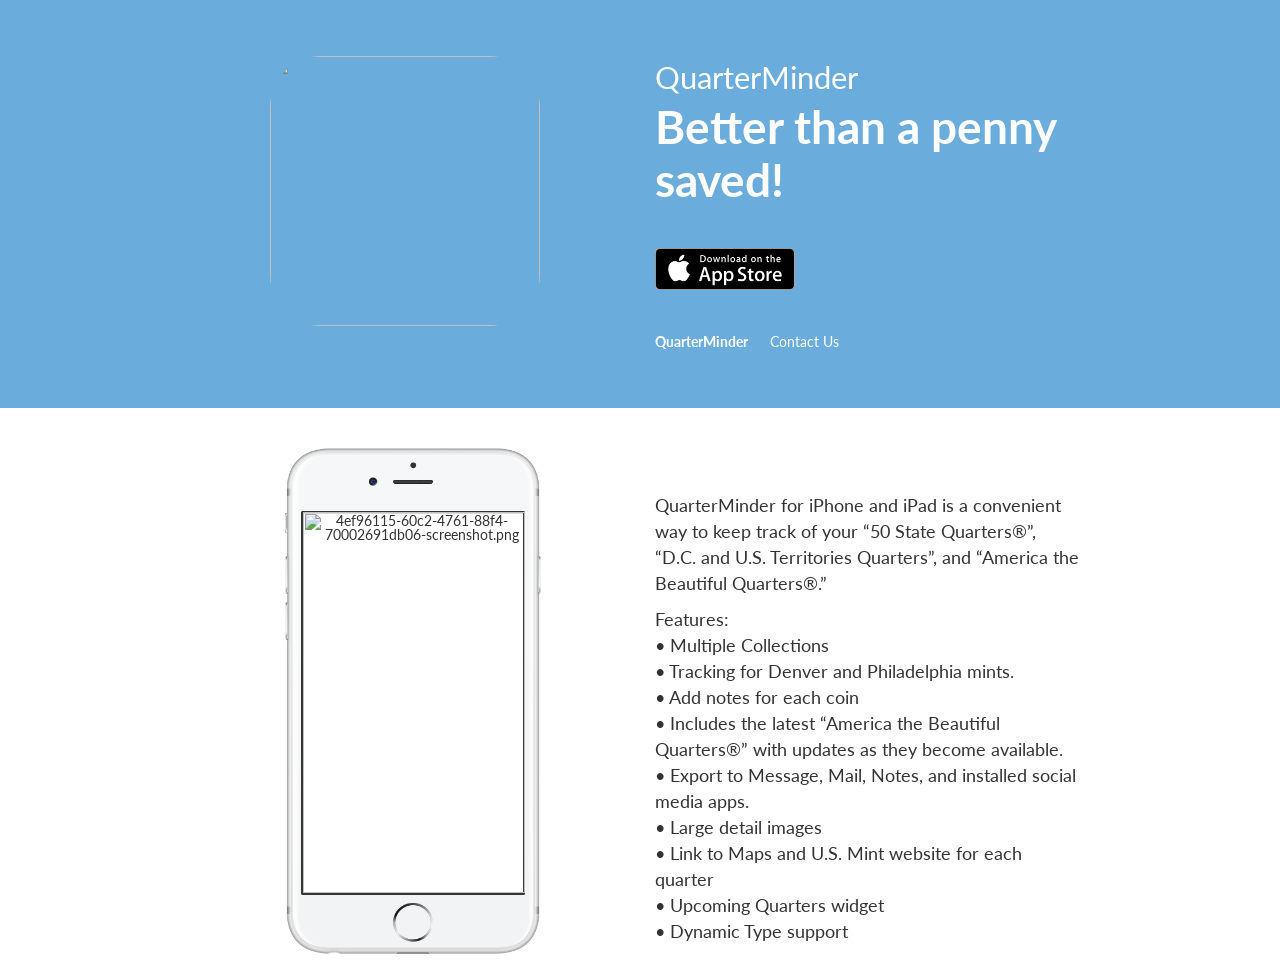
==== index.html @ 3b2a615d "Initial commit" ====
<html><head><meta charset="utf-8"/><link rel="icon" type="image/x-icon" href="./favicon.ico"/><meta http-equiv="X-UA-Compatible" content="IE=edge,chrome=1"/><title>QuarterMinder</title><meta name="viewport" content="width=device-width, initial-scale=1"/><link href="http://fonts.googleapis.com/css?family=Lato:100,100i,300,300i,400,400i,700,700i,900,900i" rel="stylesheet" type="text/css"/><meta name="description" content="QuarterMinder for iPhone and iPad is a convenient way to keep track of your “50 State Quarters®”, “D.C. and U.S. Territories Quarters”, and “America t"/><meta name="keywords" content="QuarterMinder,Better,than,a,penny,saved!"/><meta name="og:locale" property="og:locale" content="en_US"/><meta name="og:type" property="og:type" content="website"/><meta name="og:site_name" property="og:site_name" content="QuarterMinder"/><meta name="og:title" property="og:title" content="QuarterMinder"/><meta name="og:description" property="og:description" content="Better than a penny saved!"/><meta name="og:image" property="og:image" content="https://s3-us-west-2.amazonaws.com/skygear-cloud-asset/appsite/ca369dad-31c7-48b4-bc95-c4548b3b0ecc-1.png"/><meta name="og:image:type" property="og:image:type" content="image/png"/><meta name="og:image:width" property="og:image:width" content="1024"/><meta name="og:image:height" property="og:image:height" content="1024"/><link rel="stylesheet" href="static/templates/template4/css/main.min.css"/></head><body><div><div class="dark"><div class="blurred-cover" style="background-color:rgb(106,173,220);background-image:none;filter:none;-webkit-filter:none;"></div></div><main id="main"><section id="hero"><div class="hero-container"><div class="row"><div class="col-sm-6 col-xs-12 text-center"><img class="appsite-icon" src="https://s3-us-west-2.amazonaws.com/skygear-cloud-asset/appsite/ca369dad-31c7-48b4-bc95-c4548b3b0ecc-1.png"/></div><div class="col-sm-6 col-xs-12"><div class="app-content"><div><div class="app-name">QuarterMinder</div><div class="app-tagline">Better than a penny saved!</div><div class="app-links"><a class="app-link" id="appleLink" href="https://itunes.apple.com/us/app/quarterminder/id1214524075?ls=1&amp;mt=8"><img class="app-icon" src="static/templates/template4/images/badgeappstore.png"/></a></div></div></div><footer class="footer"><div class="container"><div class="row"><strong style="color:white;padding-right:22px;">QuarterMinder</strong><a class="footer-link" style="color:white;" href="mailto:support@quarterminder.com">Contact Us</a></div></div></footer></div></div></div></section><section id="content"><div class="container-fluid app-container"><div class="row fill"><div class="col-sm-6 col-xs-12"><div class="phone-container"><div class="phone-wrapper"><img src="static/templates/template4/images/phoneframe.png" class="phone-frame"/><div id="carousel" class="carousel fade" data-ride="carousel"><div class="carousel-inner"><div class="item active"><img src="https://s3-us-west-2.amazonaws.com/skygear-cloud-asset/appsite/4ef96115-60c2-4761-88f4-70002691db06-screenshot.png" alt="4ef96115-60c2-4761-88f4-70002691db06-screenshot.png"/></div><div class="item "><img src="https://s3-us-west-2.amazonaws.com/skygear-cloud-asset/appsite/940dc81a-dc1f-4773-b521-04141be46b72-screenshot.png" alt="940dc81a-dc1f-4773-b521-04141be46b72-screenshot.png"/></div><div class="item "><img src="https://s3-us-west-2.amazonaws.com/skygear-cloud-asset/appsite/31084550-6596-4380-bb47-87c18380a331-screenshot.png" alt="31084550-6596-4380-bb47-87c18380a331-screenshot.png"/></div><div class="item "><img src="https://s3-us-west-2.amazonaws.com/skygear-cloud-asset/appsite/9d545e8a-92ae-4b41-9440-c82c63ff14dc-screenshot.png" alt="9d545e8a-92ae-4b41-9440-c82c63ff14dc-screenshot.png"/></div></div></div></div></div></div><div class="col-sm-6 col-xs-12"><div class="content-container"><div class="content-container-wrapper"><div class="app-description"><p>QuarterMinder for iPhone and iPad is a convenient way to keep track of your “50 State Quarters®”, “D.C. and U.S. Territories Quarters”, and “America the Beautiful Quarters®.”</p><p>Features:<br />• Multiple Collections<br />• Tracking for Denver and Philadelphia mints.<br />• Add notes for each coin<br />• Includes the latest “America the Beautiful Quarters®” with updates as they become available.<br />• Export to Message, Mail, Notes, and installed social media apps.<br />• Large detail images<br />• Link to Maps and U.S. Mint website for each quarter<br />• Upcoming Quarters widget<br />• Dynamic Type support</p></div></div></div></div></div></div></section></main></div><div><script src="static/templates/template4/js/main.min.js"></script></div><script src="static/templates/analytics/analytics.js"></script></body></html>
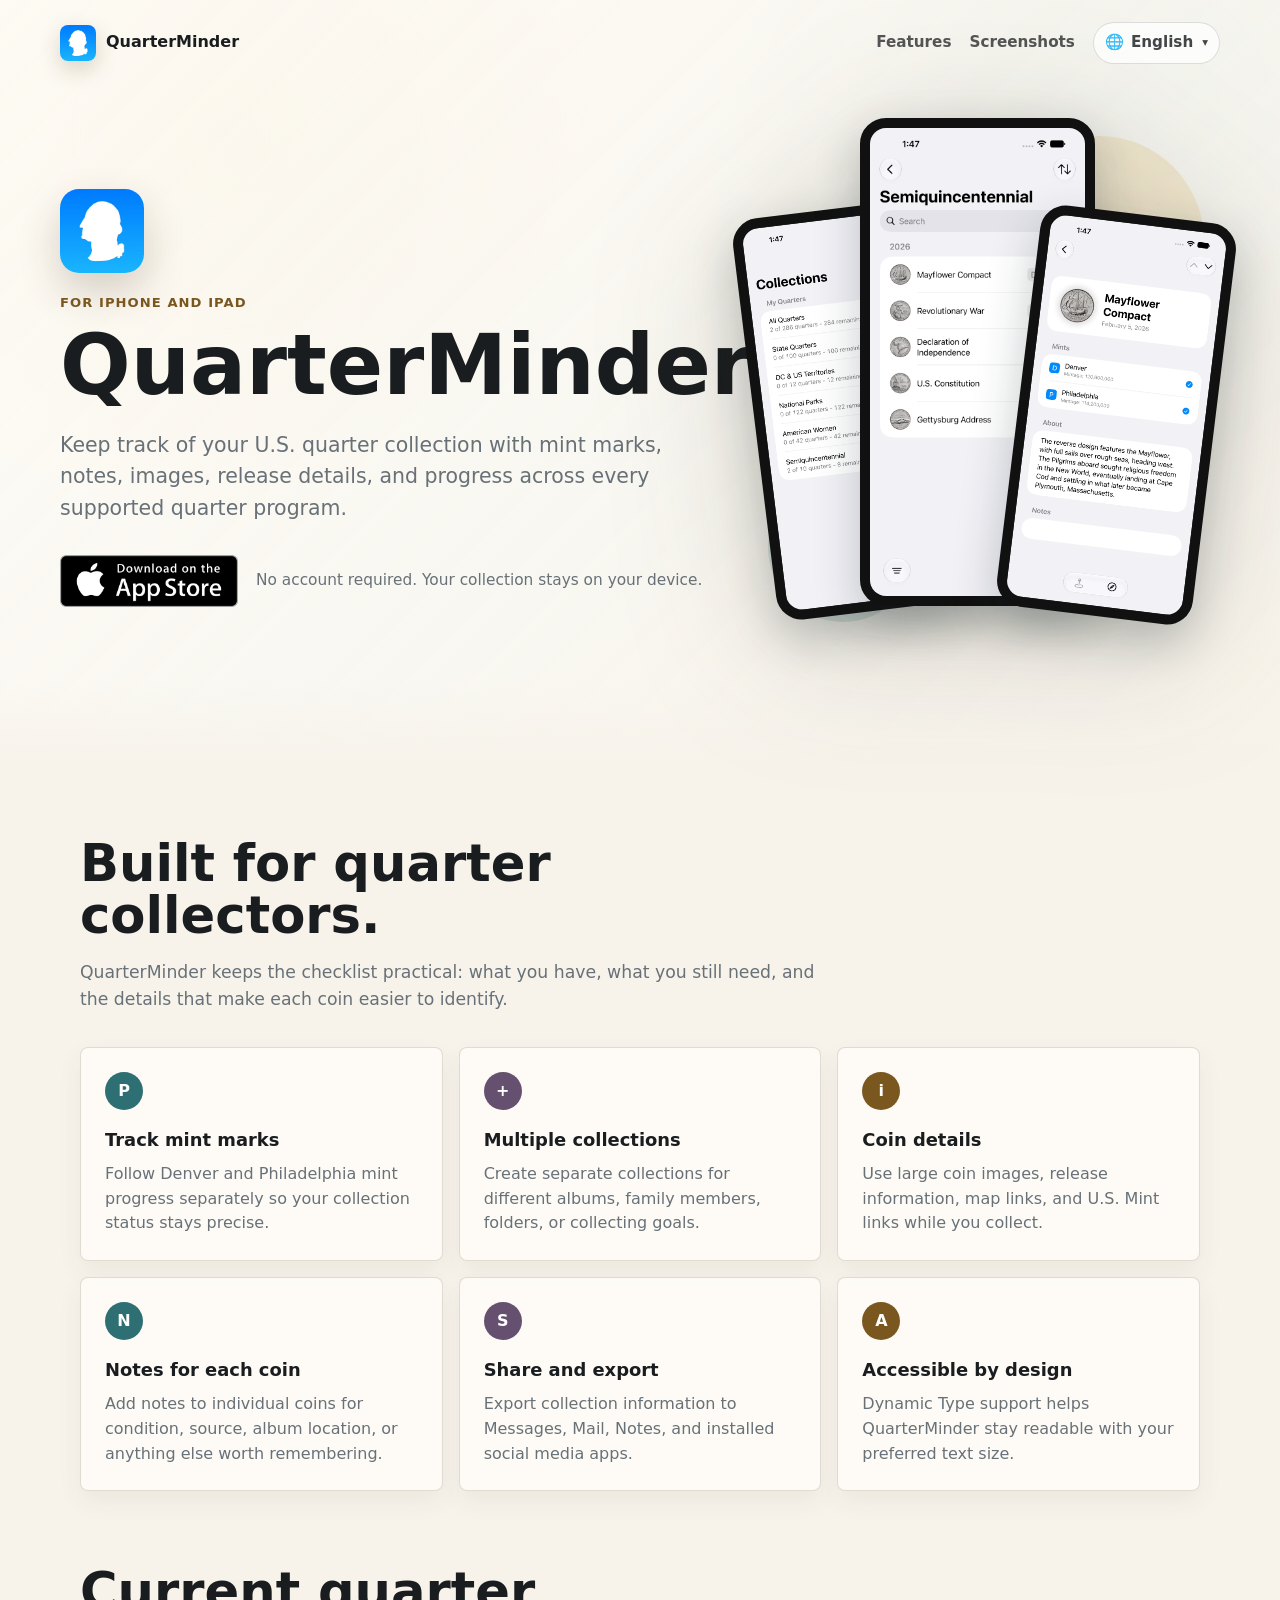
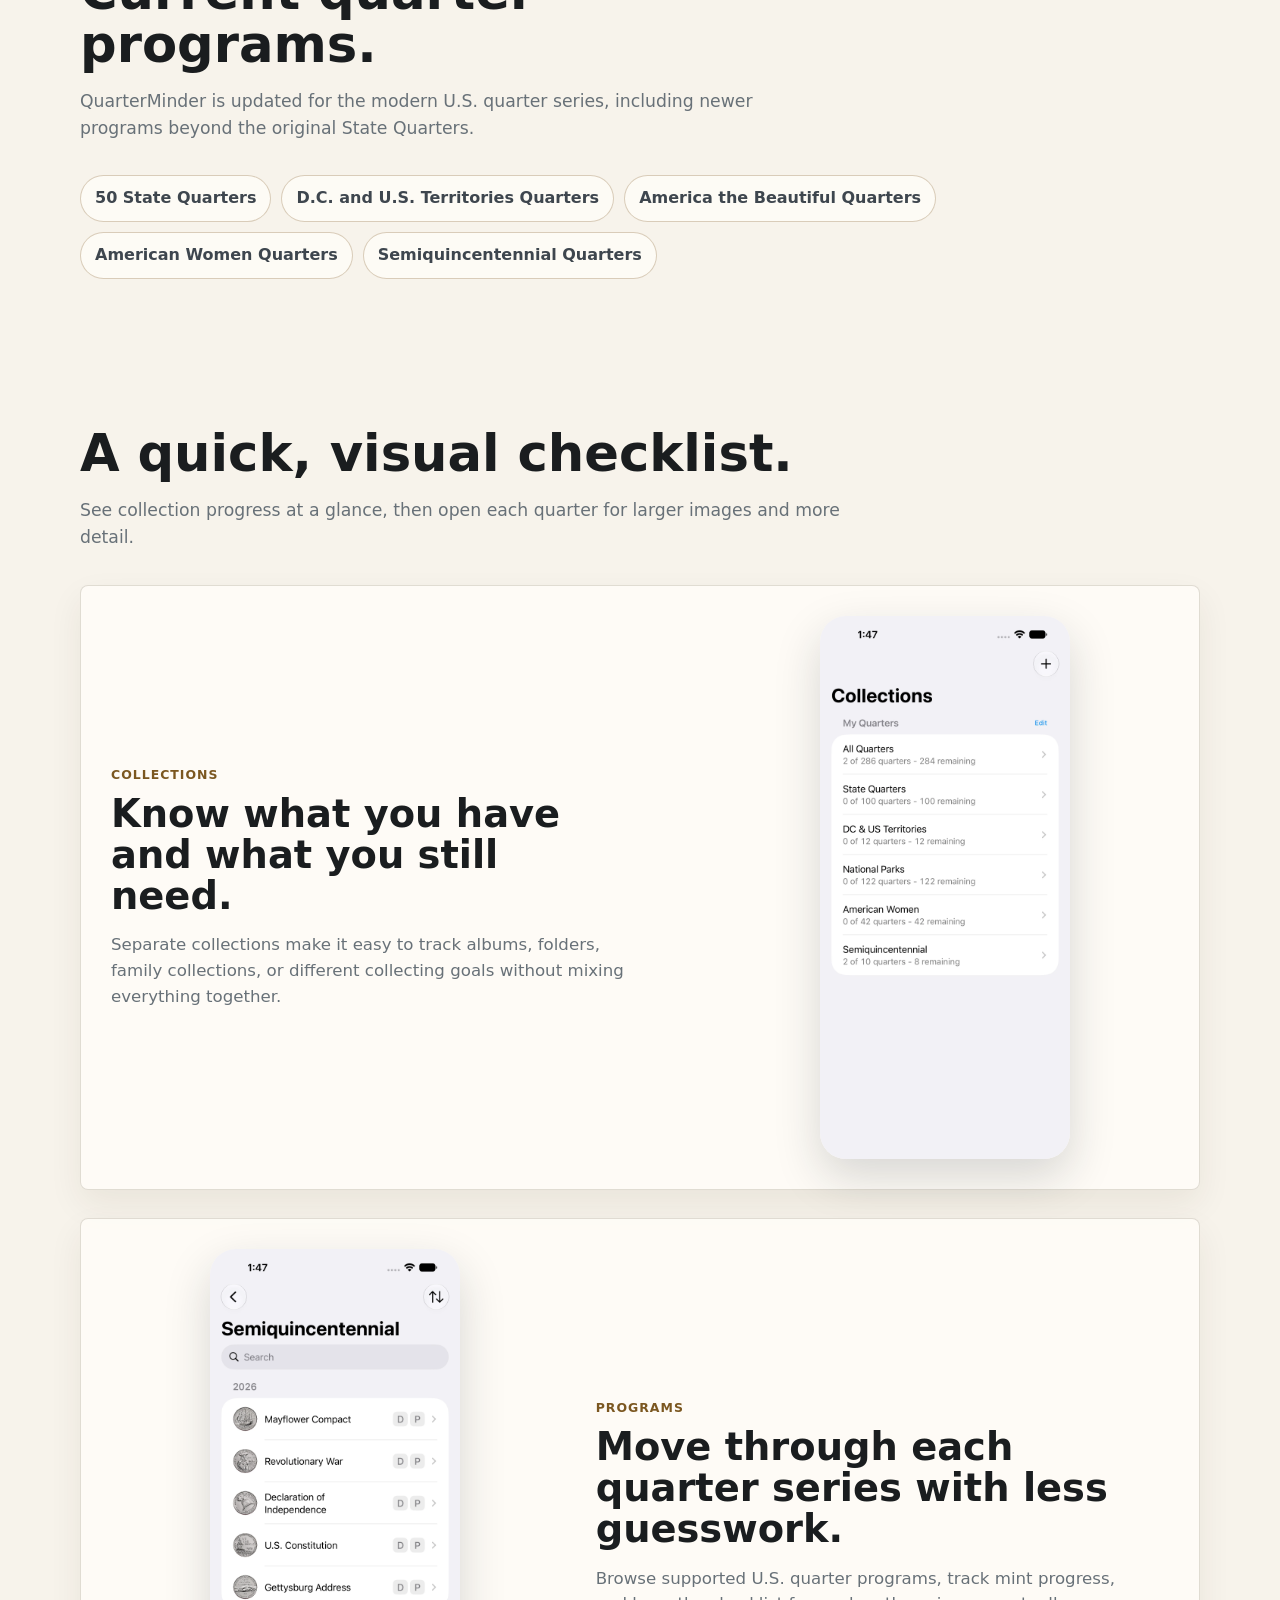
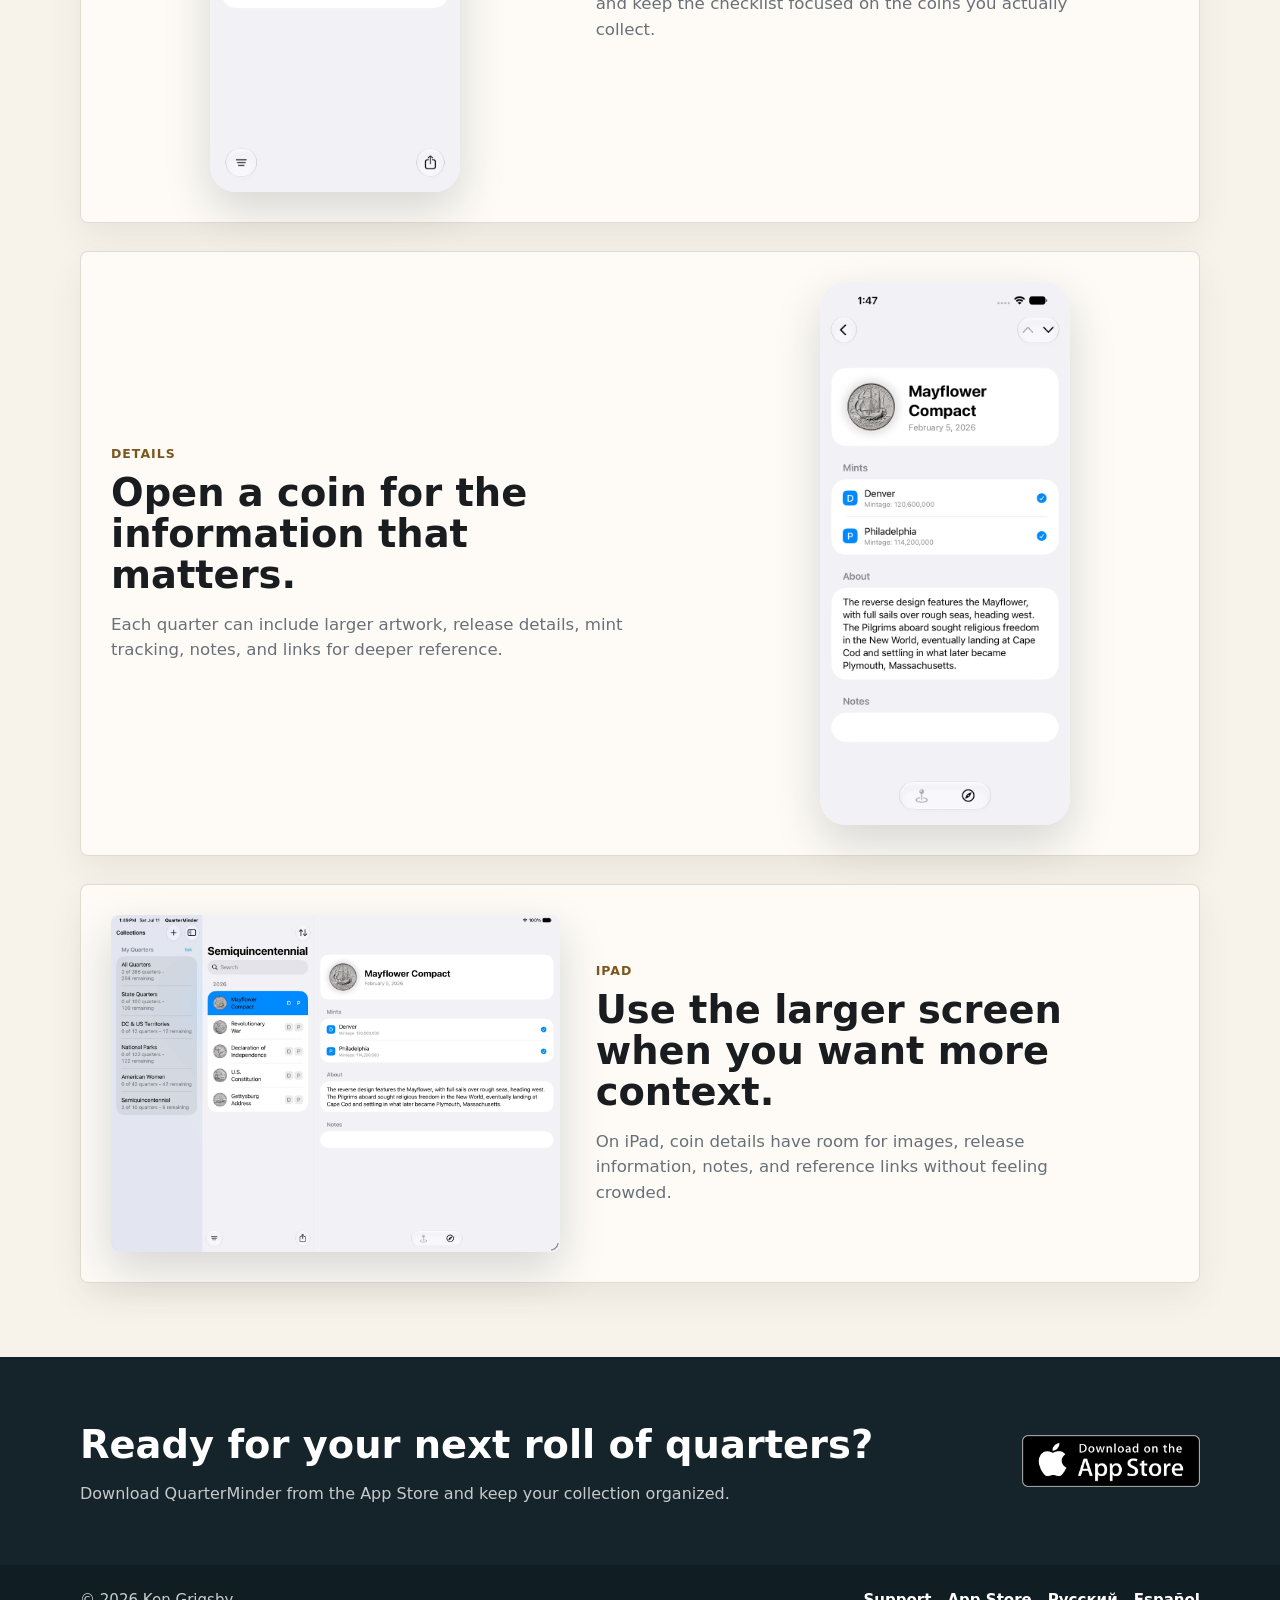
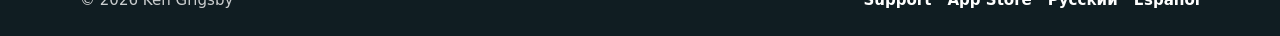
==== commit ca76e3d5: "Refresh QuarterMinder website" ====
--- a/index.html
+++ b/index.html
@@ -1 +1,206 @@
-<html><head><meta charset="utf-8"/><link rel="icon" type="image/x-icon" href="./favicon.ico"/><meta http-equiv="X-UA-Compatible" content="IE=edge,chrome=1"/><title>QuarterMinder</title><meta name="viewport" content="width=device-width, initial-scale=1"/><link href="http://fonts.googleapis.com/css?family=Lato:100,100i,300,300i,400,400i,700,700i,900,900i" rel="stylesheet" type="text/css"/><meta name="description" content="QuarterMinder for iPhone and iPad is a convenient way to keep track of your “50 State Quarters®”, “D.C. and U.S. Territories Quarters”, and “America t"/><meta name="keywords" content="QuarterMinder,Better,than,a,penny,saved!"/><meta name="og:locale" property="og:locale" content="en_US"/><meta name="og:type" property="og:type" content="website"/><meta name="og:site_name" property="og:site_name" content="QuarterMinder"/><meta name="og:title" property="og:title" content="QuarterMinder"/><meta name="og:description" property="og:description" content="Better than a penny saved!"/><meta name="og:image" property="og:image" content="https://s3-us-west-2.amazonaws.com/skygear-cloud-asset/appsite/ca369dad-31c7-48b4-bc95-c4548b3b0ecc-1.png"/><meta name="og:image:type" property="og:image:type" content="image/png"/><meta name="og:image:width" property="og:image:width" content="1024"/><meta name="og:image:height" property="og:image:height" content="1024"/><link rel="stylesheet" href="static/templates/template4/css/main.min.css"/></head><body><div><div class="dark"><div class="blurred-cover" style="background-color:rgb(106,173,220);background-image:none;filter:none;-webkit-filter:none;"></div></div><main id="main"><section id="hero"><div class="hero-container"><div class="row"><div class="col-sm-6 col-xs-12 text-center"><img class="appsite-icon" src="https://s3-us-west-2.amazonaws.com/skygear-cloud-asset/appsite/ca369dad-31c7-48b4-bc95-c4548b3b0ecc-1.png"/></div><div class="col-sm-6 col-xs-12"><div class="app-content"><div><div class="app-name">QuarterMinder</div><div class="app-tagline">Better than a penny saved!</div><div class="app-links"><a class="app-link" id="appleLink" href="https://itunes.apple.com/us/app/quarterminder/id1214524075?ls=1&amp;mt=8"><img class="app-icon" src="static/templates/template4/images/badgeappstore.png"/></a></div></div></div><footer class="footer"><div class="container"><div class="row"><strong style="color:white;padding-right:22px;">QuarterMinder</strong><a class="footer-link" style="color:white;" href="mailto:support@quarterminder.com">Contact Us</a></div></div></footer></div></div></div></section><section id="content"><div class="container-fluid app-container"><div class="row fill"><div class="col-sm-6 col-xs-12"><div class="phone-container"><div class="phone-wrapper"><img src="static/templates/template4/images/phoneframe.png" class="phone-frame"/><div id="carousel" class="carousel fade" data-ride="carousel"><div class="carousel-inner"><div class="item active"><img src="https://s3-us-west-2.amazonaws.com/skygear-cloud-asset/appsite/4ef96115-60c2-4761-88f4-70002691db06-screenshot.png" alt="4ef96115-60c2-4761-88f4-70002691db06-screenshot.png"/></div><div class="item "><img src="https://s3-us-west-2.amazonaws.com/skygear-cloud-asset/appsite/940dc81a-dc1f-4773-b521-04141be46b72-screenshot.png" alt="940dc81a-dc1f-4773-b521-04141be46b72-screenshot.png"/></div><div class="item "><img src="https://s3-us-west-2.amazonaws.com/skygear-cloud-asset/appsite/31084550-6596-4380-bb47-87c18380a331-screenshot.png" alt="31084550-6596-4380-bb47-87c18380a331-screenshot.png"/></div><div class="item "><img src="https://s3-us-west-2.amazonaws.com/skygear-cloud-asset/appsite/9d545e8a-92ae-4b41-9440-c82c63ff14dc-screenshot.png" alt="9d545e8a-92ae-4b41-9440-c82c63ff14dc-screenshot.png"/></div></div></div></div></div></div><div class="col-sm-6 col-xs-12"><div class="content-container"><div class="content-container-wrapper"><div class="app-description"><p>QuarterMinder for iPhone and iPad is a convenient way to keep track of your “50 State Quarters®”, “D.C. and U.S. Territories Quarters”, and “America the Beautiful Quarters®.”</p><p>Features:<br />• Multiple Collections<br />• Tracking for Denver and Philadelphia mints.<br />• Add notes for each coin<br />• Includes the latest “America the Beautiful Quarters®” with updates as they become available.<br />• Export to Message, Mail, Notes, and installed social media apps.<br />• Large detail images<br />• Link to Maps and U.S. Mint website for each quarter<br />• Upcoming Quarters widget<br />• Dynamic Type support</p></div></div></div></div></div></div></section></main></div><div><script src="static/templates/template4/js/main.min.js"></script></div><script src="static/templates/analytics/analytics.js"></script></body></html>+<!doctype html>
+<html lang="en">
+<head>
+    <meta charset="utf-8">
+    <meta name="viewport" content="width=device-width, initial-scale=1">
+    <title>QuarterMinder - Track Your U.S. Quarter Collection</title>
+    <meta name="description" content="QuarterMinder for iPhone and iPad helps collectors track U.S. quarter programs, mint marks, notes, images, and collection progress.">
+    <link rel="canonical" href="https://www.quarterminder.com/">
+    <link rel="alternate" hreflang="en" href="https://www.quarterminder.com/">
+    <link rel="alternate" hreflang="ru" href="https://www.quarterminder.com/ru/">
+  <link rel="alternate" hreflang="es" href="https://www.quarterminder.com/es/">
+    <link rel="icon" type="image/x-icon" href="./favicon.ico">
+    <meta property="og:locale" content="en_US">
+    <meta property="og:type" content="website">
+    <meta property="og:site_name" content="QuarterMinder">
+    <meta property="og:title" content="QuarterMinder">
+    <meta property="og:description" content="A focused iPhone and iPad app for tracking U.S. quarter collections.">
+    <meta property="og:image" content="https://www.quarterminder.com/assets/images/en/iphone-collections.webp">
+    <meta name="twitter:card" content="summary_large_image">
+    <link rel="stylesheet" href="assets/styles.css">
+</head>
+<body>
+    <div class="page">
+        <header class="site-header">
+            <nav class="nav" aria-label="Primary navigation">
+                <a class="brand" href="./" aria-label="QuarterMinder home">
+                    <img class="brand-icon" src="assets/images/app-icon.jpg" alt="" aria-hidden="true">
+                    <span>QuarterMinder</span>
+                </a>
+                <div class="nav-links">
+                    <a href="#features">Features</a>
+                    <a href="#screenshots">Screenshots</a>
+                    <details class="language-menu">
+                        <summary aria-label="Choose language">
+                            <span aria-hidden="true">🌐</span>
+                            <span>English</span>
+                        </summary>
+                        <div class="language-menu-list">
+                            <a href="ru/index.html" lang="ru">Русский</a>
+                            <a href="es/index.html" lang="es">Español</a>
+                        </div>
+                    </details>
+                </div>
+            </nav>
+        </header>
+
+        <main>
+            <section class="hero" aria-labelledby="hero-title">
+                <div class="hero-inner">
+                    <div class="hero-copy">
+                        <img class="hero-app-icon" src="assets/images/app-icon.jpg" alt="QuarterMinder app icon">
+                        <p class="kicker">For iPhone and iPad</p>
+                        <h1 id="hero-title">QuarterMinder</h1>
+                        <p class="lede">Keep track of your U.S. quarter collection with mint marks, notes, images, release details, and progress across every supported quarter program.</p>
+                        <div class="actions">
+                            <a href="https://apps.apple.com/us/app/quarterminder/id1214524075" aria-label="Download QuarterMinder on the App Store">
+                                <img class="app-store-badge" src="static/templates/template4/images/badgeappstore.png" alt="Download on the App Store">
+                            </a>
+                            <span class="note">No account required. Your collection stays on your device.</span>
+                        </div>
+                    </div>
+                    <div class="device-stage" aria-label="QuarterMinder app preview">
+                        <div class="phone">
+                            <div class="phone-screen">
+                                <img src="assets/images/en/iphone-collections.webp" alt="QuarterMinder collection tracking screen">
+                            </div>
+                            <div class="phone-screen">
+                                <img src="assets/images/en/iphone-american-women.webp" alt="QuarterMinder quarter program screen">
+                            </div>
+                            <div class="phone-screen">
+                                <img src="assets/images/en/iphone-detail.webp" alt="QuarterMinder quarter detail screen">
+                            </div>
+                        </div>
+                    </div>
+                </div>
+            </section>
+
+            <section class="section" id="features" aria-labelledby="features-title">
+                <div class="section-header">
+                    <h2 id="features-title">Built for quarter collectors.</h2>
+                    <p>QuarterMinder keeps the checklist practical: what you have, what you still need, and the details that make each coin easier to identify.</p>
+                </div>
+                <div class="feature-grid">
+                    <article class="feature">
+                        <div class="feature-icon" aria-hidden="true">P</div>
+                        <h3>Track mint marks</h3>
+                        <p>Follow Denver and Philadelphia mint progress separately so your collection status stays precise.</p>
+                    </article>
+                    <article class="feature">
+                        <div class="feature-icon" aria-hidden="true">+</div>
+                        <h3>Multiple collections</h3>
+                        <p>Create separate collections for different albums, family members, folders, or collecting goals.</p>
+                    </article>
+                    <article class="feature">
+                        <div class="feature-icon" aria-hidden="true">i</div>
+                        <h3>Coin details</h3>
+                        <p>Use large coin images, release information, map links, and U.S. Mint links while you collect.</p>
+                    </article>
+                    <article class="feature">
+                        <div class="feature-icon" aria-hidden="true">N</div>
+                        <h3>Notes for each coin</h3>
+                        <p>Add notes to individual coins for condition, source, album location, or anything else worth remembering.</p>
+                    </article>
+                    <article class="feature">
+                        <div class="feature-icon" aria-hidden="true">S</div>
+                        <h3>Share and export</h3>
+                        <p>Export collection information to Messages, Mail, Notes, and installed social media apps.</p>
+                    </article>
+                    <article class="feature">
+                        <div class="feature-icon" aria-hidden="true">A</div>
+                        <h3>Accessible by design</h3>
+                        <p>Dynamic Type support helps QuarterMinder stay readable with your preferred text size.</p>
+                    </article>
+                </div>
+            </section>
+
+            <section class="section collections" aria-labelledby="collections-title">
+                <div class="section-header">
+                    <h2 id="collections-title">Current quarter programs.</h2>
+                    <p>QuarterMinder is updated for the modern U.S. quarter series, including newer programs beyond the original State Quarters.</p>
+                </div>
+                <ul class="collection-list" aria-label="Supported quarter programs">
+                    <li>50 State Quarters</li>
+                    <li>D.C. and U.S. Territories Quarters</li>
+                    <li>America the Beautiful Quarters</li>
+                    <li>American Women Quarters</li>
+                    <li>Semiquincentennial Quarters</li>
+                </ul>
+            </section>
+
+            <section class="section" id="screenshots" aria-labelledby="screenshots-title">
+                <div class="section-header">
+                    <h2 id="screenshots-title">A quick, visual checklist.</h2>
+                    <p>See collection progress at a glance, then open each quarter for larger images and more detail.</p>
+                </div>
+                <div class="feature-showcase">
+                    <article class="showcase-row">
+                        <div class="showcase-copy">
+                            <p class="showcase-label">Collections</p>
+                            <h3>Know what you have and what you still need.</h3>
+                            <p>Separate collections make it easy to track albums, folders, family collections, or different collecting goals without mixing everything together.</p>
+                        </div>
+                        <figure class="showcase-media showcase-phone">
+                            <img src="assets/images/en/iphone-collections.webp" alt="QuarterMinder collections overview">
+                        </figure>
+                    </article>
+                    <article class="showcase-row showcase-row-reverse">
+                        <div class="showcase-copy">
+                            <p class="showcase-label">Programs</p>
+                            <h3>Move through each quarter series with less guesswork.</h3>
+                            <p>Browse supported U.S. quarter programs, track mint progress, and keep the checklist focused on the coins you actually collect.</p>
+                        </div>
+                        <figure class="showcase-media showcase-phone">
+                            <img src="assets/images/en/iphone-american-women.webp" alt="QuarterMinder quarter program screen">
+                        </figure>
+                    </article>
+                    <article class="showcase-row">
+                        <div class="showcase-copy">
+                            <p class="showcase-label">Details</p>
+                            <h3>Open a coin for the information that matters.</h3>
+                            <p>Each quarter can include larger artwork, release details, mint tracking, notes, and links for deeper reference.</p>
+                        </div>
+                        <figure class="showcase-media showcase-phone">
+                            <img src="assets/images/en/iphone-detail.webp" alt="QuarterMinder quarter detail screen">
+                        </figure>
+                    </article>
+                    <article class="showcase-row showcase-row-reverse">
+                        <div class="showcase-copy">
+                            <p class="showcase-label">iPad</p>
+                            <h3>Use the larger screen when you want more context.</h3>
+                            <p>On iPad, coin details have room for images, release information, notes, and reference links without feeling crowded.</p>
+                        </div>
+                        <figure class="showcase-media showcase-tablet">
+                            <img src="assets/images/en/ipad-detail.webp" alt="QuarterMinder detail screen on iPad">
+                        </figure>
+                    </article>
+                </div>
+            </section>
+
+            <section class="cta-band" aria-labelledby="download-title">
+                <div class="cta-inner">
+                    <div>
+                        <h2 id="download-title">Ready for your next roll of quarters?</h2>
+                        <p>Download QuarterMinder from the App Store and keep your collection organized.</p>
+                    </div>
+                    <a href="https://apps.apple.com/us/app/quarterminder/id1214524075" aria-label="Download QuarterMinder on the App Store">
+                        <img class="app-store-badge" src="static/templates/template4/images/badgeappstore.png" alt="Download on the App Store">
+                    </a>
+                </div>
+            </section>
+        </main>
+
+        <footer class="site-footer">
+            <div class="footer-inner">
+                <span>© 2026 Ken Grigsby</span>
+                <div class="footer-links">
+                    <a href="mailto:support@quarterminder.com">Support</a>
+                    <a href="https://apps.apple.com/us/app/quarterminder/id1214524075">App Store</a>
+                    <a href="ru/index.html" lang="ru">Русский</a>
+      <a href="es/index.html" lang="es">Español</a>
+                </div>
+            </div>
+        </footer>
+    </div>
+</body>
+</html>
--- a/assets/styles.css
+++ b/assets/styles.css
@@ -0,0 +1,684 @@
+:root {
+    color-scheme: light;
+    --ink: #1a1d1f;
+    --muted: #687178;
+    --paper: #f7f3eb;
+    --panel: #fffdf8;
+    --line: rgba(70, 55, 32, 0.16);
+    --coin: #d6a84f;
+    --coin-dark: #7b5720;
+    --teal: #2e6f73;
+    --plum: #65516f;
+    --charcoal: #15242a;
+    --shadow: 0 24px 70px rgba(51, 38, 20, 0.18);
+}
+
+* {
+    box-sizing: border-box;
+}
+
+html {
+    scroll-behavior: smooth;
+}
+
+body {
+    margin: 0;
+    font-family: ui-sans-serif, system-ui, -apple-system, BlinkMacSystemFont, "Segoe UI", sans-serif;
+    color: var(--ink);
+    background: var(--paper);
+    line-height: 1.55;
+}
+
+img {
+    display: block;
+    max-width: 100%;
+}
+
+a {
+    color: inherit;
+}
+
+.page {
+    min-height: 100vh;
+}
+
+.site-header {
+    position: absolute;
+    z-index: 4;
+    top: 0;
+    left: 0;
+    right: 0;
+}
+
+.nav {
+    width: min(1160px, calc(100% - 32px));
+    margin: 0 auto;
+    padding: 22px 0;
+    display: flex;
+    align-items: center;
+    justify-content: space-between;
+    gap: 20px;
+}
+
+.brand {
+    display: inline-flex;
+    align-items: center;
+    gap: 10px;
+    text-decoration: none;
+    font-weight: 850;
+    letter-spacing: 0;
+}
+
+.brand-icon {
+    width: 36px;
+    height: 36px;
+    border-radius: 8px;
+    object-fit: cover;
+    box-shadow: 0 8px 22px rgba(60, 41, 16, 0.18);
+}
+
+.hero-app-icon {
+    width: 84px;
+    height: 84px;
+    margin: 0 0 20px;
+    border-radius: 19px;
+    object-fit: cover;
+    box-shadow: 0 18px 42px rgba(60, 41, 16, 0.2);
+}
+
+.nav-links {
+    display: flex;
+    align-items: center;
+    gap: 18px;
+    color: rgba(26, 29, 31, 0.74);
+    font-size: 0.95rem;
+}
+
+.nav-links a {
+    text-decoration: none;
+    font-weight: 750;
+}
+
+.nav-links a:hover,
+.nav-links a:focus-visible {
+    color: var(--teal);
+}
+
+.hero {
+    position: relative;
+    padding: 118px 0 84px;
+    background:
+        linear-gradient(135deg, rgba(255, 253, 248, 0.9), rgba(247, 243, 235, 0.78)),
+        radial-gradient(circle at 18% 18%, rgba(214, 168, 79, 0.32), transparent 32%),
+        radial-gradient(circle at 86% 18%, rgba(46, 111, 115, 0.2), transparent 31%),
+        linear-gradient(145deg, #f4ebd7 0%, #eef4f1 54%, #fbf7ee 100%);
+    border-bottom: 1px solid rgba(123, 87, 32, 0.14);
+}
+
+.hero::after {
+    content: "";
+    position: absolute;
+    left: 0;
+    right: 0;
+    bottom: -1px;
+    height: 84px;
+    background: linear-gradient(to bottom, rgba(247, 243, 235, 0), var(--paper));
+    pointer-events: none;
+}
+
+.hero-inner {
+    position: relative;
+    z-index: 1;
+    width: min(1160px, calc(100% - 32px));
+    margin: 0 auto;
+    display: grid;
+    grid-template-columns: minmax(660px, 1fr) minmax(360px, 0.66fr);
+    gap: 24px;
+    align-items: center;
+}
+
+.hero-copy {
+    max-width: 720px;
+    min-width: 0;
+}
+
+.kicker {
+    margin: 0 0 14px;
+    color: var(--coin-dark);
+    font-size: 0.82rem;
+    font-weight: 900;
+    letter-spacing: 0.08em;
+    text-transform: uppercase;
+}
+
+h1 {
+    margin: 0;
+    font-size: clamp(3rem, 7vw, 5.2rem);
+    line-height: 0.94;
+    letter-spacing: 0;
+}
+
+.lede {
+    margin: 24px 0 0;
+    max-width: 620px;
+    color: var(--muted);
+    font-size: clamp(1.08rem, 2vw, 1.28rem);
+}
+
+.actions {
+    margin-top: 30px;
+    display: flex;
+    align-items: center;
+    gap: 18px;
+    flex-wrap: wrap;
+}
+
+.app-store-badge {
+    width: 178px;
+    transition: transform 160ms ease, filter 160ms ease;
+}
+
+.app-store-badge:hover,
+.app-store-badge:focus-visible {
+    transform: translateY(-2px);
+    filter: saturate(1.05);
+}
+
+.note {
+    color: var(--muted);
+    font-size: 0.96rem;
+}
+
+.device-stage {
+    min-height: 560px;
+    display: grid;
+    place-items: center;
+    justify-self: end;
+}
+
+.phone {
+    position: relative;
+    width: min(480px, 90vw);
+    min-height: 560px;
+    filter: drop-shadow(var(--shadow));
+}
+
+.phone::before,
+.phone::after {
+    content: "";
+    position: absolute;
+    border-radius: 999px;
+    background: rgba(214, 168, 79, 0.2);
+    z-index: 0;
+}
+
+.phone::before {
+    width: 210px;
+    height: 210px;
+    right: 16px;
+    top: 18px;
+}
+
+.phone::after {
+    width: 150px;
+    height: 150px;
+    left: 28px;
+    bottom: 56px;
+    background: rgba(46, 111, 115, 0.16);
+}
+
+.phone-screen {
+    position: absolute;
+    z-index: 2;
+    overflow: hidden;
+    border-radius: 26px;
+    background: #111;
+    border: 10px solid #111;
+    box-shadow: 0 18px 46px rgba(21, 36, 42, 0.24);
+}
+
+.phone-screen:first-child {
+    width: 41%;
+    left: 3%;
+    top: 16%;
+    transform: rotate(-7deg);
+}
+
+.phone-screen:nth-child(2) {
+    width: 49%;
+    left: 25%;
+    top: 0;
+    z-index: 2;
+}
+
+.phone-screen:nth-child(3) {
+    width: 41%;
+    right: 1%;
+    top: 17%;
+    z-index: 3;
+    transform: rotate(7deg);
+}
+
+.phone-screen img {
+    width: 100%;
+    height: auto;
+}
+
+.section {
+    width: min(1120px, calc(100% - 32px));
+    margin: 0 auto;
+    padding: 74px 0;
+}
+
+.section-header {
+    max-width: 760px;
+    margin-bottom: 34px;
+}
+
+.section-header h2 {
+    margin: 0;
+    font-size: clamp(2rem, 4vw, 3.2rem);
+    line-height: 1.02;
+    letter-spacing: 0;
+}
+
+.section-header p {
+    margin: 18px 0 0;
+    color: var(--muted);
+    font-size: 1.08rem;
+}
+
+.feature-grid {
+    display: grid;
+    grid-template-columns: repeat(3, minmax(0, 1fr));
+    gap: 16px;
+}
+
+.feature {
+    padding: 24px;
+    background: rgba(255, 253, 248, 0.82);
+    border: 1px solid var(--line);
+    border-radius: 8px;
+    box-shadow: 0 10px 26px rgba(60, 45, 20, 0.06);
+}
+
+.feature-icon {
+    width: 38px;
+    height: 38px;
+    border-radius: 50%;
+    display: grid;
+    place-items: center;
+    color: white;
+    background: var(--teal);
+    font-weight: 900;
+}
+
+.feature:nth-child(2) .feature-icon,
+.feature:nth-child(5) .feature-icon {
+    background: var(--plum);
+}
+
+.feature:nth-child(3) .feature-icon,
+.feature:nth-child(6) .feature-icon {
+    background: var(--coin-dark);
+}
+
+.feature h3 {
+    margin: 16px 0 8px;
+    font-size: 1.12rem;
+}
+
+.feature p {
+    margin: 0;
+    color: var(--muted);
+}
+
+.collections {
+    padding-top: 0;
+}
+
+.collection-list {
+    display: flex;
+    flex-wrap: wrap;
+    gap: 10px;
+    margin: 0;
+    padding: 0;
+    list-style: none;
+}
+
+.collection-list li {
+    padding: 10px 14px;
+    border: 1px solid rgba(123, 87, 32, 0.28);
+    border-radius: 999px;
+    background: rgba(255, 253, 248, 0.78);
+    color: #3e464e;
+    font-weight: 750;
+}
+
+.feature-showcase {
+    display: grid;
+    gap: 28px;
+}
+
+.showcase-row {
+    display: grid;
+    grid-template-columns: minmax(0, 0.92fr) minmax(280px, 0.72fr);
+    gap: 36px;
+    align-items: center;
+    padding: 30px;
+    border: 1px solid var(--line);
+    border-radius: 8px;
+    background: rgba(255, 253, 248, 0.82);
+    box-shadow: 0 14px 34px rgba(60, 45, 20, 0.07);
+}
+
+.showcase-row-reverse {
+    grid-template-columns: minmax(280px, 0.72fr) minmax(0, 0.92fr);
+}
+
+.showcase-row-reverse .showcase-copy {
+    order: 2;
+}
+
+.showcase-row-reverse .showcase-media {
+    order: 1;
+}
+
+.showcase-copy {
+    max-width: 520px;
+}
+
+.showcase-label {
+    margin: 0 0 10px;
+    color: var(--coin-dark);
+    font-size: 0.78rem;
+    font-weight: 900;
+    letter-spacing: 0.08em;
+    text-transform: uppercase;
+}
+
+.showcase-copy h3 {
+    margin: 0;
+    font-size: clamp(1.7rem, 3vw, 2.45rem);
+    line-height: 1.06;
+    letter-spacing: 0;
+}
+
+.showcase-copy p:last-child {
+    margin: 16px 0 0;
+    color: var(--muted);
+    font-size: 1.04rem;
+}
+
+.showcase-media {
+    margin: 0;
+    justify-self: center;
+}
+
+.showcase-media img {
+    width: 100%;
+    height: auto;
+    border-radius: 8px;
+    box-shadow: 0 18px 46px rgba(21, 36, 42, 0.17);
+}
+
+.showcase-phone {
+    width: min(250px, 100%);
+}
+
+.showcase-phone img {
+    border-radius: 26px;
+}
+
+.showcase-tablet {
+    width: min(560px, 100%);
+}
+
+.cta-band {
+    background: var(--charcoal);
+    color: white;
+}
+
+.cta-inner {
+    width: min(1120px, calc(100% - 32px));
+    margin: 0 auto;
+    padding: 58px 0;
+    display: flex;
+    align-items: center;
+    justify-content: space-between;
+    gap: 28px;
+}
+
+.cta-inner h2 {
+    margin: 0 0 8px;
+    font-size: clamp(1.8rem, 3vw, 2.7rem);
+    letter-spacing: 0;
+}
+
+.cta-inner p {
+    margin: 0;
+    color: rgba(255, 255, 255, 0.76);
+}
+
+.site-footer {
+    background: #101d22;
+    color: rgba(255, 255, 255, 0.78);
+}
+
+.footer-inner {
+    width: min(1120px, calc(100% - 32px));
+    margin: 0 auto;
+    padding: 24px 0;
+    display: flex;
+    align-items: center;
+    justify-content: space-between;
+    gap: 18px;
+    font-size: 0.94rem;
+}
+
+.footer-links {
+    display: flex;
+    gap: 16px;
+    flex-wrap: wrap;
+}
+
+.footer-links a {
+    color: white;
+    text-decoration: none;
+    font-weight: 750;
+}
+
+.footer-links a:hover,
+.footer-links a:focus-visible {
+    text-decoration: underline;
+}
+
+@media (max-width: 1080px) {
+    .hero-inner {
+        grid-template-columns: 1fr;
+        gap: 32px;
+    }
+
+    .device-stage {
+        justify-self: center;
+    }
+}
+
+@media (max-width: 920px) {
+    .site-header {
+        position: static;
+        background: #f4eee2;
+        border-bottom: 1px solid rgba(123, 87, 32, 0.14);
+    }
+
+    .nav {
+        padding: 14px 0;
+    }
+
+    .hero {
+        padding-top: 44px;
+    }
+
+    .hero-inner {
+        grid-template-columns: 1fr;
+        gap: 32px;
+    }
+
+    .device-stage {
+        min-height: auto;
+    }
+
+    .phone {
+        width: min(520px, 92vw);
+        min-height: 500px;
+    }
+
+    .feature-grid {
+        grid-template-columns: 1fr;
+    }
+
+    .showcase-row,
+    .showcase-row-reverse {
+        grid-template-columns: 1fr;
+        gap: 24px;
+    }
+
+    .showcase-row-reverse .showcase-copy,
+    .showcase-row-reverse .showcase-media {
+        order: initial;
+    }
+
+    .cta-inner,
+    .footer-inner {
+        align-items: flex-start;
+        flex-direction: column;
+    }
+}
+
+@media (max-width: 560px) {
+    .nav {
+        align-items: flex-start;
+        flex-direction: column;
+    }
+
+    .nav-links {
+        width: 100%;
+        justify-content: space-between;
+    }
+
+    .hero,
+    .section {
+        padding-left: 0;
+        padding-right: 0;
+    }
+
+    .actions {
+        align-items: flex-start;
+        flex-direction: column;
+    }
+
+    .phone {
+        min-height: 420px;
+    }
+
+    .phone-screen {
+        border-width: 7px;
+        border-radius: 20px;
+    }
+
+    .showcase-row {
+        padding: 20px;
+    }
+
+    .showcase-phone {
+        width: min(230px, 100%);
+    }
+}
+
+
+/* Compact language menu */
+.language-menu {
+    position: relative;
+}
+
+.language-menu summary {
+    display: inline-flex;
+    align-items: center;
+    gap: 7px;
+    padding: 8px 11px;
+    border: 1px solid rgba(26, 29, 31, 0.14);
+    border-radius: 999px;
+    background: rgba(255, 255, 255, 0.72);
+    color: rgba(26, 29, 31, 0.82);
+    font-weight: 750;
+    cursor: pointer;
+    list-style: none;
+    user-select: none;
+}
+
+.language-menu summary::-webkit-details-marker {
+    display: none;
+}
+
+.language-menu summary::after {
+    content: "▾";
+    margin-left: 2px;
+    font-size: 0.72rem;
+    transition: transform 160ms ease;
+}
+
+.language-menu[open] summary::after {
+    transform: rotate(180deg);
+}
+
+.language-menu summary:hover,
+.language-menu summary:focus-visible {
+    color: var(--teal);
+    border-color: rgba(46, 111, 115, 0.34);
+}
+
+.language-menu-list {
+    position: absolute;
+    z-index: 20;
+    top: calc(100% + 8px);
+    right: 0;
+    min-width: 150px;
+    padding: 7px;
+    border: 1px solid rgba(26, 29, 31, 0.12);
+    border-radius: 13px;
+    background: rgba(255, 255, 255, 0.98);
+    box-shadow: 0 16px 38px rgba(26, 29, 31, 0.14);
+}
+
+.language-menu-list a {
+    display: block;
+    padding: 9px 11px;
+    border-radius: 9px;
+    white-space: nowrap;
+}
+
+.language-menu-list a:hover,
+.language-menu-list a:focus-visible {
+    background: rgba(46, 111, 115, 0.09);
+}
+
+@media (max-width: 560px) {
+    .nav {
+        align-items: center;
+        flex-direction: row;
+    }
+
+    .nav-links {
+        width: auto;
+        margin-left: auto;
+        justify-content: flex-end;
+    }
+
+    .nav-links > a {
+        display: none;
+    }
+
+    .language-menu-list {
+        right: 0;
+    }
+}
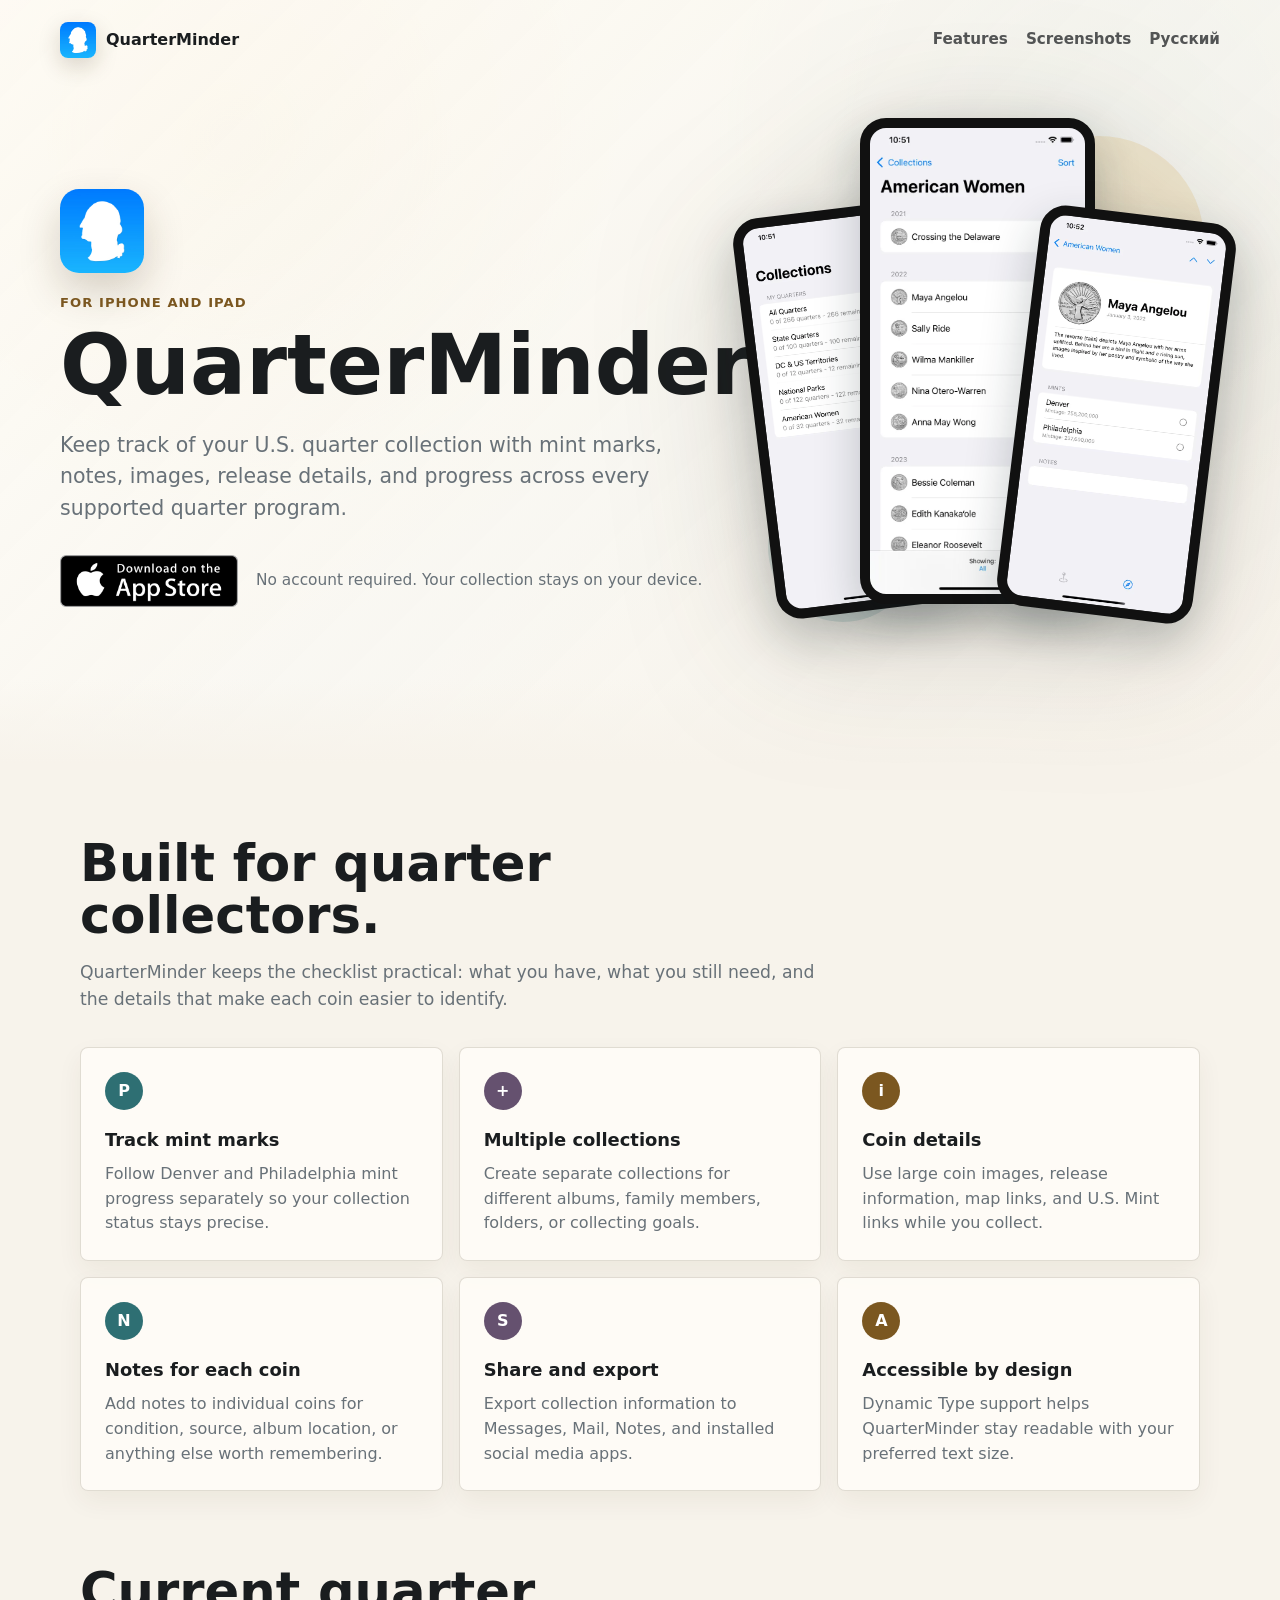
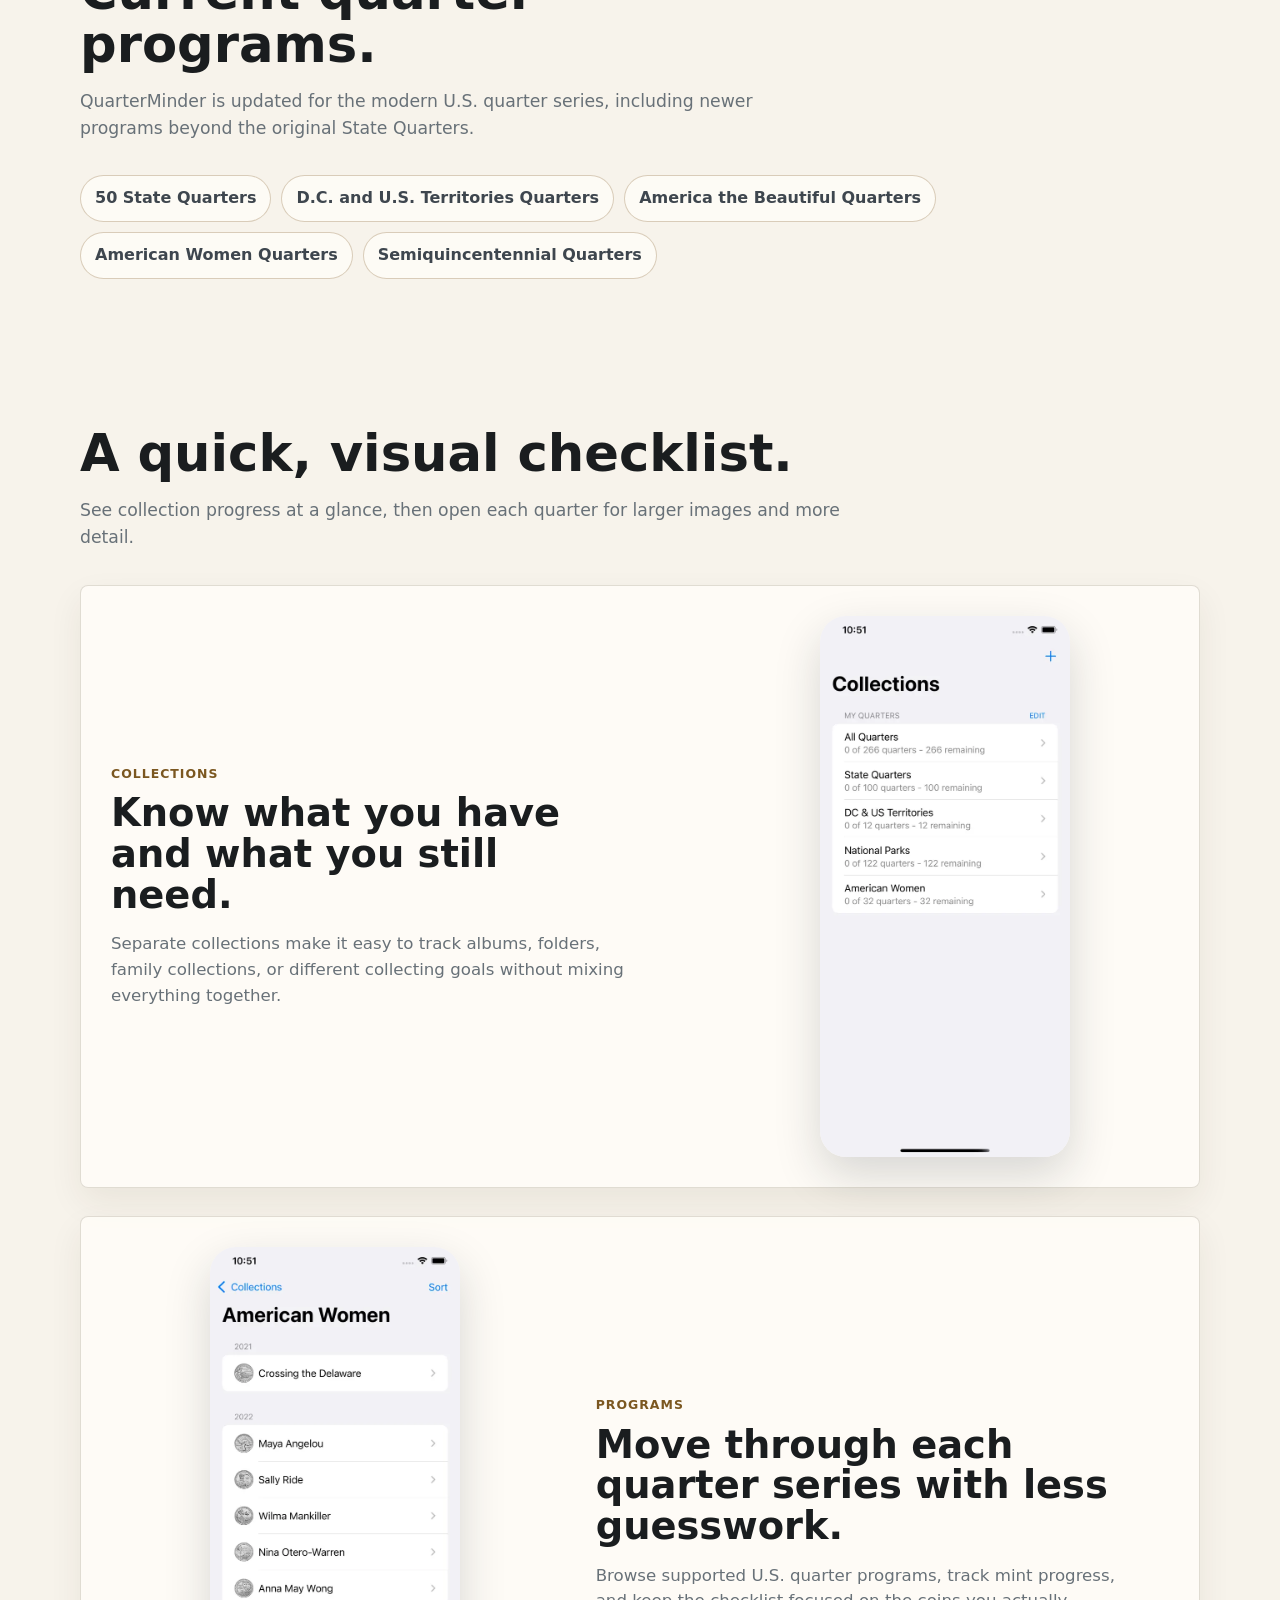
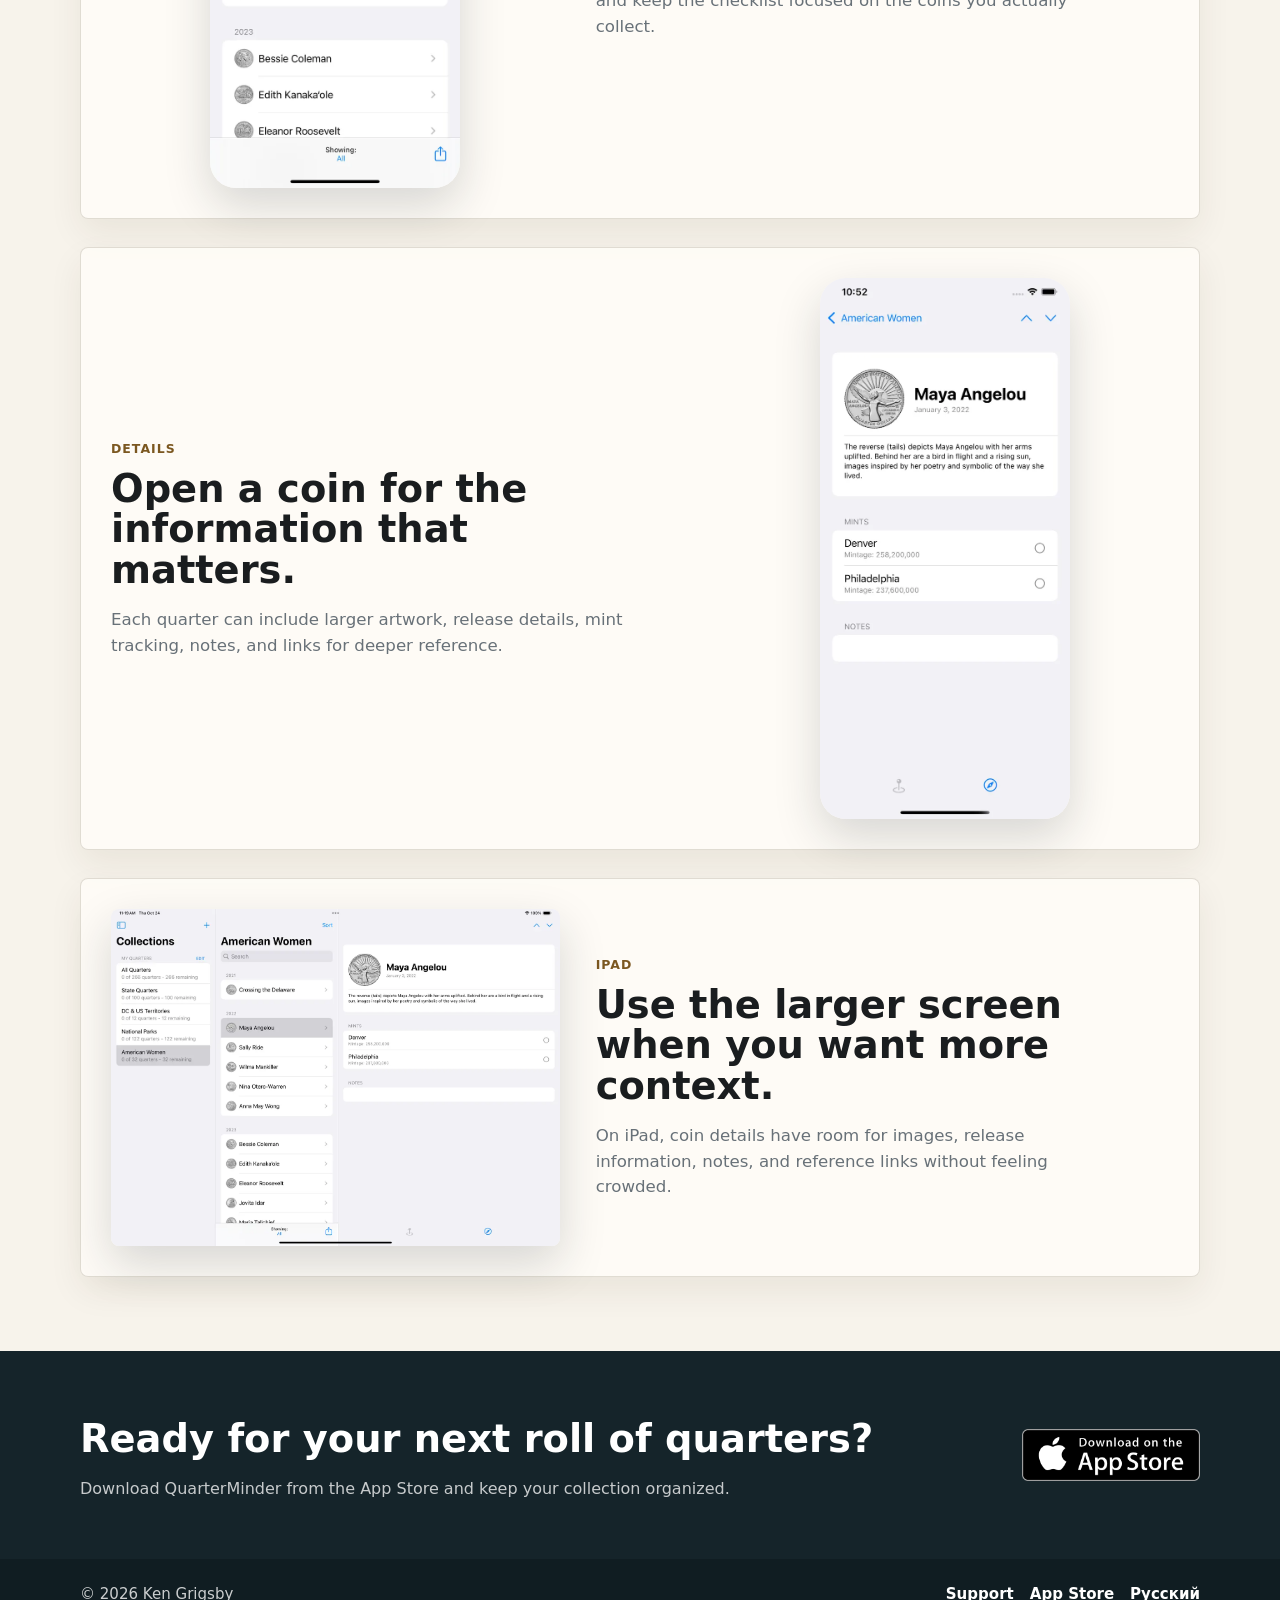
==== commit f8a6e6e5: "Refresh QuarterMinder website" ====
--- a/index.html
+++ b/index.html
@@ -8,14 +8,13 @@
     <link rel="canonical" href="https://www.quarterminder.com/">
     <link rel="alternate" hreflang="en" href="https://www.quarterminder.com/">
     <link rel="alternate" hreflang="ru" href="https://www.quarterminder.com/ru/">
-  <link rel="alternate" hreflang="es" href="https://www.quarterminder.com/es/">
     <link rel="icon" type="image/x-icon" href="./favicon.ico">
     <meta property="og:locale" content="en_US">
     <meta property="og:type" content="website">
     <meta property="og:site_name" content="QuarterMinder">
     <meta property="og:title" content="QuarterMinder">
     <meta property="og:description" content="A focused iPhone and iPad app for tracking U.S. quarter collections.">
-    <meta property="og:image" content="https://www.quarterminder.com/assets/images/en/iphone-collections.webp">
+    <meta property="og:image" content="https://www.quarterminder.com/assets/images/iphone-collections.webp">
     <meta name="twitter:card" content="summary_large_image">
     <link rel="stylesheet" href="assets/styles.css">
 </head>
@@ -30,16 +29,7 @@
                 <div class="nav-links">
                     <a href="#features">Features</a>
                     <a href="#screenshots">Screenshots</a>
-                    <details class="language-menu">
-                        <summary aria-label="Choose language">
-                            <span aria-hidden="true">🌐</span>
-                            <span>English</span>
-                        </summary>
-                        <div class="language-menu-list">
-                            <a href="ru/index.html" lang="ru">Русский</a>
-                            <a href="es/index.html" lang="es">Español</a>
-                        </div>
-                    </details>
+                    <a href="ru/" lang="ru">Русский</a>
                 </div>
             </nav>
         </header>
@@ -62,13 +52,13 @@
                     <div class="device-stage" aria-label="QuarterMinder app preview">
                         <div class="phone">
                             <div class="phone-screen">
-                                <img src="assets/images/en/iphone-collections.webp" alt="QuarterMinder collection tracking screen">
+                                <img src="assets/images/iphone-collections.webp" alt="QuarterMinder collection tracking screen">
                             </div>
                             <div class="phone-screen">
-                                <img src="assets/images/en/iphone-american-women.webp" alt="QuarterMinder quarter program screen">
+                                <img src="assets/images/iphone-american-women.webp" alt="QuarterMinder quarter program screen">
                             </div>
                             <div class="phone-screen">
-                                <img src="assets/images/en/iphone-detail.webp" alt="QuarterMinder quarter detail screen">
+                                <img src="assets/images/iphone-detail.webp" alt="QuarterMinder quarter detail screen">
                             </div>
                         </div>
                     </div>
@@ -141,7 +131,7 @@
                             <p>Separate collections make it easy to track albums, folders, family collections, or different collecting goals without mixing everything together.</p>
                         </div>
                         <figure class="showcase-media showcase-phone">
-                            <img src="assets/images/en/iphone-collections.webp" alt="QuarterMinder collections overview">
+                            <img src="assets/images/iphone-collections.webp" alt="QuarterMinder collections overview">
                         </figure>
                     </article>
                     <article class="showcase-row showcase-row-reverse">
@@ -151,7 +141,7 @@
                             <p>Browse supported U.S. quarter programs, track mint progress, and keep the checklist focused on the coins you actually collect.</p>
                         </div>
                         <figure class="showcase-media showcase-phone">
-                            <img src="assets/images/en/iphone-american-women.webp" alt="QuarterMinder quarter program screen">
+                            <img src="assets/images/iphone-american-women.webp" alt="QuarterMinder quarter program screen">
                         </figure>
                     </article>
                     <article class="showcase-row">
@@ -161,7 +151,7 @@
                             <p>Each quarter can include larger artwork, release details, mint tracking, notes, and links for deeper reference.</p>
                         </div>
                         <figure class="showcase-media showcase-phone">
-                            <img src="assets/images/en/iphone-detail.webp" alt="QuarterMinder quarter detail screen">
+                            <img src="assets/images/iphone-detail.webp" alt="QuarterMinder quarter detail screen">
                         </figure>
                     </article>
                     <article class="showcase-row showcase-row-reverse">
@@ -171,7 +161,7 @@
                             <p>On iPad, coin details have room for images, release information, notes, and reference links without feeling crowded.</p>
                         </div>
                         <figure class="showcase-media showcase-tablet">
-                            <img src="assets/images/en/ipad-detail.webp" alt="QuarterMinder detail screen on iPad">
+                            <img src="assets/images/ipad-detail.webp" alt="QuarterMinder detail screen on iPad">
                         </figure>
                     </article>
                 </div>
@@ -196,8 +186,7 @@
                 <div class="footer-links">
                     <a href="mailto:support@quarterminder.com">Support</a>
                     <a href="https://apps.apple.com/us/app/quarterminder/id1214524075">App Store</a>
-                    <a href="ru/index.html" lang="ru">Русский</a>
-      <a href="es/index.html" lang="es">Español</a>
+                    <a href="ru/" lang="ru">Русский</a>
                 </div>
             </div>
         </footer>
--- a/assets/styles.css
+++ b/assets/styles.css
@@ -594,91 +594,3 @@
         width: min(230px, 100%);
     }
 }
-
-
-/* Compact language menu */
-.language-menu {
-    position: relative;
-}
-
-.language-menu summary {
-    display: inline-flex;
-    align-items: center;
-    gap: 7px;
-    padding: 8px 11px;
-    border: 1px solid rgba(26, 29, 31, 0.14);
-    border-radius: 999px;
-    background: rgba(255, 255, 255, 0.72);
-    color: rgba(26, 29, 31, 0.82);
-    font-weight: 750;
-    cursor: pointer;
-    list-style: none;
-    user-select: none;
-}
-
-.language-menu summary::-webkit-details-marker {
-    display: none;
-}
-
-.language-menu summary::after {
-    content: "▾";
-    margin-left: 2px;
-    font-size: 0.72rem;
-    transition: transform 160ms ease;
-}
-
-.language-menu[open] summary::after {
-    transform: rotate(180deg);
-}
-
-.language-menu summary:hover,
-.language-menu summary:focus-visible {
-    color: var(--teal);
-    border-color: rgba(46, 111, 115, 0.34);
-}
-
-.language-menu-list {
-    position: absolute;
-    z-index: 20;
-    top: calc(100% + 8px);
-    right: 0;
-    min-width: 150px;
-    padding: 7px;
-    border: 1px solid rgba(26, 29, 31, 0.12);
-    border-radius: 13px;
-    background: rgba(255, 255, 255, 0.98);
-    box-shadow: 0 16px 38px rgba(26, 29, 31, 0.14);
-}
-
-.language-menu-list a {
-    display: block;
-    padding: 9px 11px;
-    border-radius: 9px;
-    white-space: nowrap;
-}
-
-.language-menu-list a:hover,
-.language-menu-list a:focus-visible {
-    background: rgba(46, 111, 115, 0.09);
-}
-
-@media (max-width: 560px) {
-    .nav {
-        align-items: center;
-        flex-direction: row;
-    }
-
-    .nav-links {
-        width: auto;
-        margin-left: auto;
-        justify-content: flex-end;
-    }
-
-    .nav-links > a {
-        display: none;
-    }
-
-    .language-menu-list {
-        right: 0;
-    }
-}
